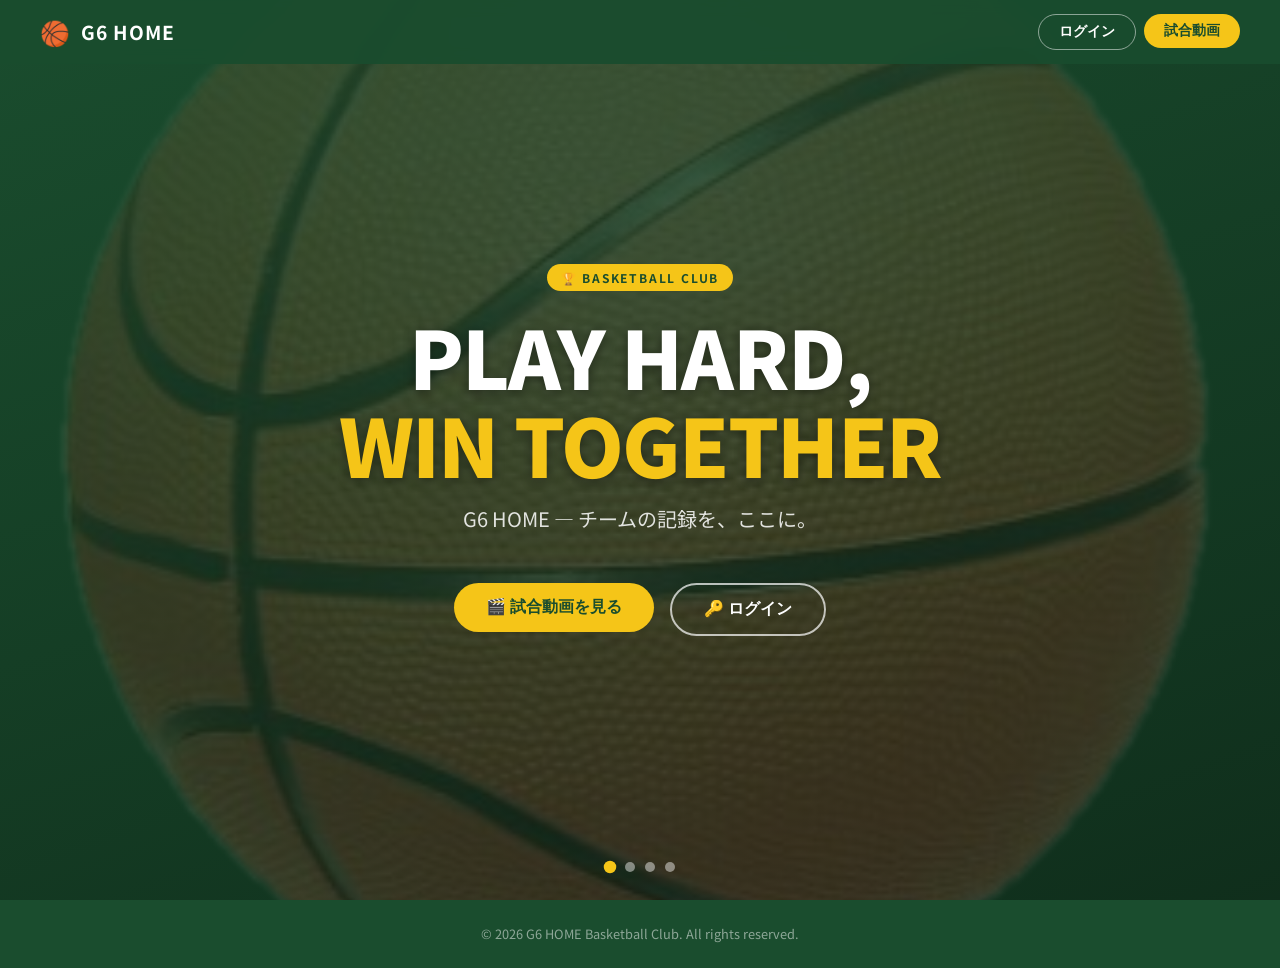
==== index.html @ e8d74760 "new new" ====
<!DOCTYPE html>
<html lang="ja">
<head>
  <meta charset="UTF-8">
  <meta name="viewport" content="width=device-width, initial-scale=1.0">
  <title>G6 HOME | Basketball Club</title>
  <link rel="stylesheet" href="css/style.css">
  <link rel="preconnect" href="https://fonts.googleapis.com">
  <link href="https://fonts.googleapis.com/css2?family=Noto+Sans+JP:wght@400;700;900&display=swap" rel="stylesheet">
</head>
<body>

  <!-- ヘッダー -->
  <header class="site-header">
    <div class="site-logo">
      <span class="ball-icon">🏀</span>
      <span>G6 HOME</span>
    </div>
    <nav class="site-nav">
      <a id="login-nav-btn" href="html/login.html"><button class="nav-btn ghost">ログイン</button></a>
      <button id="logout-nav-btn" class="nav-btn ghost" style="display:none" onclick="logout()">ログアウト</button>
      <a href="html/movie.html"><button class="nav-btn solid">試合動画</button></a>
    </nav>
  </header>

  <!-- ヒーロー -->
  <section class="hero">
    <!-- スライドショー背景 -->
    <div class="hero-slides">
      <div class="hero-slide active" style="background-image:url('img/hero-1.jpg')"></div>
      <div class="hero-slide" style="background-image:url('img/hero-2.jpg')"></div>
      <div class="hero-slide" style="background-image:url('img/hero-3.jpg')"></div>
      <div class="hero-slide" style="background-image:url('img/hero-4.jpg')"></div>
    </div>
    <div class="hero-overlay"></div>

    <div class="hero-content">
      <div class="hero-badge">🏆 Basketball Club</div>
      <h1 class="hero-title">
        PLAY HARD,<br>
        <span>WIN TOGETHER</span>
      </h1>
      <p class="hero-sub">G6 HOME — チームの記録を、ここに。</p>

      <div class="hero-btns">
        <a href="html/movie.html">
          <button class="btn btn-primary">🎬 試合動画を見る</button>
        </a>
        <a id="login-hero-btn" href="html/login.html">
          <button class="btn btn-outline">🔑 ログイン</button>
        </a>
        <button id="logout-hero-btn" class="btn btn-outline" style="display:none" onclick="logout()">🚪 ログアウト</button>
      </div>
    </div>

    <!-- スライドインジケーター -->
    <div class="slide-dots" id="slide-dots"></div>
  </section>

  <script src="js/slideshow.js"></script>
  <script>
    function logout() {
      sessionStorage.removeItem('g6_auth');
      window.location.reload();
    }

    if (sessionStorage.getItem('g6_auth')) {
      document.getElementById('login-nav-btn').style.display  = 'none';
      document.getElementById('login-hero-btn').style.display = 'none';
      document.getElementById('logout-nav-btn').style.display  = '';
      document.getElementById('logout-hero-btn').style.display = '';
    }
  </script>

  <!-- フッター -->
  <footer class="site-footer">
    &copy; 2026 G6 HOME Basketball Club. All rights reserved.
  </footer>

</body>
</html>
---- css/style.css ----
/* ===== Reset & Base ===== */
*, *::before, *::after {
  box-sizing: border-box;
  margin: 0;
  padding: 0;
}

:root {
  --green-dark:   #1a4d2e;
  --green-main:   #2d7a4f;
  --green-light:  #4caf76;
  --green-pale:   #e8f5ee;
  --accent:       #f5c518;
  --white:        #ffffff;
  --gray-100:     #f4f4f4;
  --gray-400:     #999;
  --gray-700:     #444;
  --shadow:       0 4px 20px rgba(0,0,0,0.15);
  --radius:       12px;
}

html { scroll-behavior: smooth; }

body {
  font-family: 'Noto Sans JP', 'Helvetica Neue', Arial, sans-serif;
  color: var(--gray-700);
  background: var(--white);
  line-height: 1.6;
}

a { text-decoration: none; color: inherit; }
img { display: block; max-width: 100%; }

/* ===== Header / Nav ===== */
.site-header {
  position: fixed;
  top: 0; left: 0; right: 0;
  z-index: 100;
  display: flex;
  align-items: center;
  justify-content: space-between;
  padding: 0 40px;
  height: 64px;
  background: rgba(26, 77, 46, 0.92);
  backdrop-filter: blur(8px);
}

.site-logo {
  display: flex;
  align-items: center;
  gap: 10px;
  color: var(--white);
  font-size: 1.2rem;
  font-weight: 700;
  letter-spacing: 0.05em;
}

.site-logo .ball-icon { font-size: 1.5rem; }

.site-nav { display: flex; gap: 8px; }

.nav-btn {
  padding: 8px 20px;
  border-radius: 30px;
  font-size: 0.875rem;
  font-weight: 600;
  transition: all 0.2s;
  cursor: pointer;
  border: none;
}

.nav-btn.ghost {
  background: transparent;
  color: var(--white);
  border: 1.5px solid rgba(255,255,255,0.5);
}
.nav-btn.ghost:hover { border-color: var(--white); background: rgba(255,255,255,0.1); }

.nav-btn.solid {
  background: var(--accent);
  color: var(--green-dark);
}
.nav-btn.solid:hover { background: #ffd740; }

/* ===== Hero (Top Page) ===== */
.hero {
  position: relative;
  height: 100vh;
  min-height: 600px;
  display: flex;
  align-items: center;
  justify-content: center;
  overflow: hidden;
  background: var(--green-dark);
}

/* スライドショー */
.hero-slides {
  position: absolute;
  inset: 0;
}

.hero-slide {
  position: absolute;
  inset: 0;
  background-size: cover;
  background-position: center;
  opacity: 0;
  transition: opacity 1.2s ease;
}

.hero-slide.active {
  opacity: 0.5;
}

/* ドットインジケーター */
.slide-dots {
  position: absolute;
  bottom: 28px;
  left: 50%;
  transform: translateX(-50%);
  display: flex;
  gap: 10px;
}

.slide-dot {
  width: 10px;
  height: 10px;
  border-radius: 50%;
  background: rgba(255,255,255,0.45);
  border: none;
  cursor: pointer;
  transition: background 0.3s, transform 0.3s;
  padding: 0;
}

.slide-dot.active {
  background: var(--accent);
  transform: scale(1.25);
}

.hero-overlay {
  position: absolute;
  inset: 0;
  background: linear-gradient(160deg, rgba(26,77,46,0.7) 0%, rgba(0,0,0,0.4) 100%);
}

.hero-content {
  position: relative;
  text-align: center;
  color: var(--white);
  padding: 0 24px;
  animation: fadeUp 0.9s ease both;
}

@keyframes fadeUp {
  from { opacity: 0; transform: translateY(30px); }
  to   { opacity: 1; transform: translateY(0); }
}

.hero-badge {
  display: inline-block;
  background: var(--accent);
  color: var(--green-dark);
  font-size: 0.75rem;
  font-weight: 700;
  letter-spacing: 0.15em;
  text-transform: uppercase;
  padding: 4px 14px;
  border-radius: 20px;
  margin-bottom: 20px;
}

.hero-title {
  font-size: clamp(2.5rem, 7vw, 5rem);
  font-weight: 900;
  line-height: 1.1;
  letter-spacing: -0.02em;
  margin-bottom: 16px;
  text-shadow: 0 2px 12px rgba(0,0,0,0.4);
}

.hero-title span { color: var(--accent); }

.hero-sub {
  font-size: clamp(1rem, 2.5vw, 1.25rem);
  opacity: 0.85;
  margin-bottom: 48px;
}

.hero-btns {
  display: flex;
  gap: 16px;
  justify-content: center;
  flex-wrap: wrap;
}

.btn {
  display: inline-flex;
  align-items: center;
  gap: 8px;
  padding: 14px 32px;
  border-radius: 40px;
  font-size: 1rem;
  font-weight: 700;
  border: none;
  cursor: pointer;
  transition: transform 0.18s, box-shadow 0.18s;
}
.btn:hover { transform: translateY(-2px); box-shadow: 0 8px 24px rgba(0,0,0,0.25); }

.btn-primary {
  background: var(--accent);
  color: var(--green-dark);
}

.btn-outline {
  background: transparent;
  color: var(--white);
  border: 2px solid rgba(255,255,255,0.7);
}
.btn-outline:hover { border-color: var(--white); background: rgba(255,255,255,0.08); }

.hero-scroll {
  position: absolute;
  bottom: 32px;
  left: 50%;
  transform: translateX(-50%);
  color: rgba(255,255,255,0.6);
  font-size: 0.75rem;
  letter-spacing: 0.1em;
  display: flex;
  flex-direction: column;
  align-items: center;
  gap: 6px;
  animation: bounce 1.6s infinite;
}
.hero-scroll::after {
  content: '';
  width: 1.5px;
  height: 40px;
  background: rgba(255,255,255,0.4);
}
@keyframes bounce {
  0%, 100% { transform: translateX(-50%) translateY(0); }
  50% { transform: translateX(-50%) translateY(6px); }
}

/* ===== Page Common ===== */
.page-wrap {
  min-height: 100vh;
  background: var(--gray-100);
  display: flex;
  flex-direction: column;
}

.page-header {
  background: var(--green-dark);
  padding: 80px 24px 40px;
  text-align: center;
  color: var(--white);
}

.page-header h1 {
  font-size: 2rem;
  font-weight: 800;
  display: flex;
  align-items: center;
  justify-content: center;
  gap: 10px;
}

.page-body {
  flex: 1;
  padding: 48px 24px 64px;
  max-width: 960px;
  margin: 0 auto;
  width: 100%;
}

/* ===== Login Page ===== */
.login-wrap {
  min-height: 100vh;
  background: linear-gradient(135deg, var(--green-dark) 0%, #0d2b19 100%);
  display: flex;
  align-items: center;
  justify-content: center;
  padding: 24px;
}

.login-card {
  background: var(--white);
  border-radius: 20px;
  padding: 48px 40px;
  width: 100%;
  max-width: 400px;
  box-shadow: 0 20px 60px rgba(0,0,0,0.3);
  text-align: center;
  animation: fadeUp 0.6s ease both;
}

.login-logo {
  font-size: 3rem;
  margin-bottom: 8px;
}

.login-card h1 {
  font-size: 1.5rem;
  font-weight: 800;
  color: var(--green-dark);
  margin-bottom: 4px;
}

.login-card p {
  font-size: 0.875rem;
  color: var(--gray-400);
  margin-bottom: 32px;
}

.form-group {
  text-align: left;
  margin-bottom: 20px;
}

.form-group label {
  display: block;
  font-size: 0.8rem;
  font-weight: 700;
  color: var(--green-dark);
  margin-bottom: 6px;
  letter-spacing: 0.05em;
}

.form-control {
  width: 100%;
  padding: 12px 16px;
  border: 2px solid #e0e0e0;
  border-radius: 10px;
  font-size: 1rem;
  outline: none;
  transition: border-color 0.2s;
}
.form-control:focus { border-color: var(--green-main); }

.btn-login {
  width: 100%;
  padding: 14px;
  background: var(--green-main);
  color: var(--white);
  border: none;
  border-radius: 10px;
  font-size: 1rem;
  font-weight: 700;
  cursor: pointer;
  transition: background 0.2s, transform 0.15s;
  margin-top: 8px;
}
.btn-login:hover { background: var(--green-dark); transform: translateY(-1px); }

.error-msg {
  background: #fdecea;
  color: #c62828;
  border-radius: 8px;
  padding: 10px 14px;
  font-size: 0.875rem;
  margin-top: 12px;
  display: none;
}
.error-msg.show { display: block; }

.back-link {
  display: inline-block;
  margin-top: 24px;
  font-size: 0.875rem;
  color: var(--gray-400);
}
.back-link:hover { color: var(--green-main); }

/* ===== Movie Page ===== */
.movie-grid {
  display: grid;
  grid-template-columns: repeat(auto-fill, minmax(280px, 1fr));
  gap: 24px;
}

.movie-card {
  background: var(--white);
  border-radius: var(--radius);
  overflow: hidden;
  box-shadow: var(--shadow);
  transition: transform 0.2s, box-shadow 0.2s;
  cursor: pointer;
}
.movie-card:hover { transform: translateY(-4px); box-shadow: 0 12px 32px rgba(0,0,0,0.2); }

.movie-thumb {
  position: relative;
  width: 100%;
  padding-top: 56.25%;
  background: var(--green-dark);
  overflow: hidden;
}

.movie-thumb video {
  position: absolute;
  inset: 0;
  width: 100%;
  height: 100%;
  object-fit: cover;
}

.play-overlay {
  position: absolute;
  inset: 0;
  display: flex;
  align-items: center;
  justify-content: center;
  background: rgba(0,0,0,0.3);
  transition: background 0.2s;
}
.movie-card:hover .play-overlay { background: rgba(0,0,0,0.15); }

.play-icon {
  width: 56px;
  height: 56px;
  background: rgba(255,255,255,0.9);
  border-radius: 50%;
  display: flex;
  align-items: center;
  justify-content: center;
  font-size: 1.5rem;
  padding-left: 4px;
  box-shadow: 0 4px 16px rgba(0,0,0,0.3);
}

.movie-info {
  padding: 16px;
}

.movie-date {
  font-size: 0.75rem;
  color: var(--green-main);
  font-weight: 700;
  letter-spacing: 0.05em;
  margin-bottom: 4px;
}

.movie-title {
  font-size: 0.95rem;
  font-weight: 700;
  color: var(--gray-700);
  word-break: break-all;
}

/* ===== Modal ===== */
.modal-overlay {
  position: fixed;
  inset: 0;
  background: rgba(0,0,0,0.85);
  z-index: 200;
  display: flex;
  align-items: center;
  justify-content: center;
  padding: 24px;
  opacity: 0;
  pointer-events: none;
  transition: opacity 0.25s;
}
.modal-overlay.active { opacity: 1; pointer-events: auto; }

.modal-inner {
  position: relative;
  width: 100%;
  max-width: 860px;
}

.modal-close {
  position: absolute;
  top: -40px;
  right: 0;
  background: none;
  border: none;
  color: var(--white);
  font-size: 2rem;
  cursor: pointer;
  line-height: 1;
}

.modal-video {
  width: 100%;
  border-radius: var(--radius);
  background: #000;
}

.modal-title {
  color: var(--white);
  margin-top: 12px;
  font-size: 0.95rem;
}

/* ===== Footer ===== */
.site-footer {
  text-align: center;
  padding: 24px;
  background: var(--green-dark);
  color: rgba(255,255,255,0.5);
  font-size: 0.8rem;
}

/* ===== Responsive ===== */
@media (max-width: 600px) {
  .site-header { padding: 0 20px; }
  .login-card { padding: 36px 24px; }
  .movie-grid { grid-template-columns: 1fr; }
}
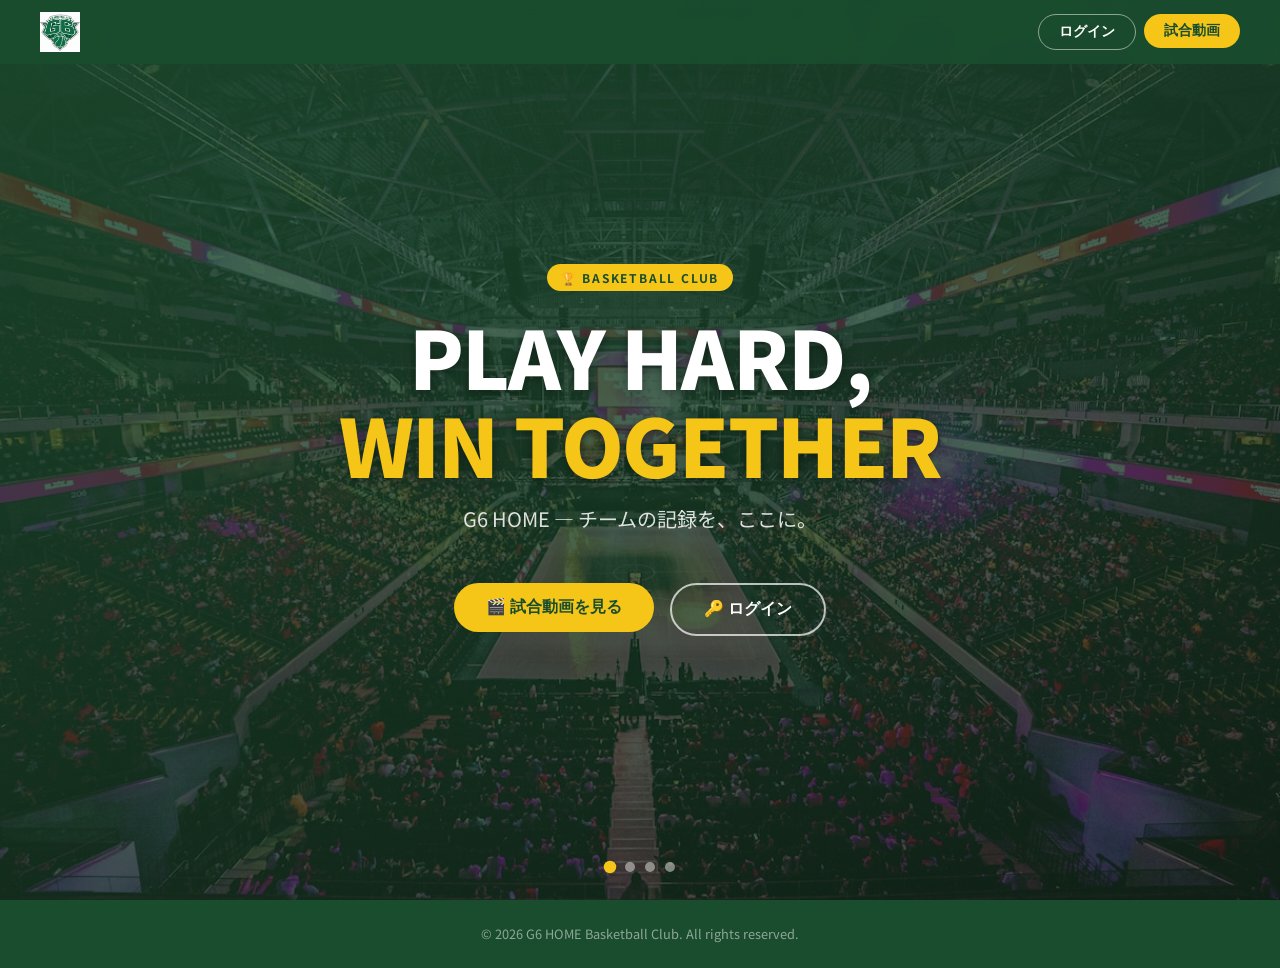
==== commit dc3c77e2: "改行コードをLFに統一・ロゴ画像・スライド順変更" ====
--- a/index.html
+++ b/index.html
@@ -13,8 +13,7 @@
   <!-- ヘッダー -->
   <header class="site-header">
     <div class="site-logo">
-      <span class="ball-icon">🏀</span>
-      <span>G6 HOME</span>
+      <img src="img/logo.png" alt="G6 HOME" class="logo-img">
     </div>
     <nav class="site-nav">
       <a id="login-nav-btn" href="html/login.html"><button class="nav-btn ghost">ログイン</button></a>
@@ -27,10 +26,10 @@
   <section class="hero">
     <!-- スライドショー背景 -->
     <div class="hero-slides">
-      <div class="hero-slide active" style="background-image:url('img/hero-1.jpg')"></div>
+      <div class="hero-slide active" style="background-image:url('img/hero-4.jpg')"></div>
+      <div class="hero-slide" style="background-image:url('img/hero-1.jpg')"></div>
       <div class="hero-slide" style="background-image:url('img/hero-2.jpg')"></div>
       <div class="hero-slide" style="background-image:url('img/hero-3.jpg')"></div>
-      <div class="hero-slide" style="background-image:url('img/hero-4.jpg')"></div>
     </div>
     <div class="hero-overlay"></div>
 
--- a/css/style.css
+++ b/css/style.css
@@ -55,7 +55,18 @@
   letter-spacing: 0.05em;
 }
 
-.site-logo .ball-icon { font-size: 1.5rem; }
+.logo-img {
+  height: 40px;
+  width: auto;
+  object-fit: contain;
+}
+
+.login-logo-img {
+  height: 80px;
+  width: auto;
+  object-fit: contain;
+  margin-bottom: 12px;
+}
 
 .site-nav { display: flex; gap: 8px; }
 
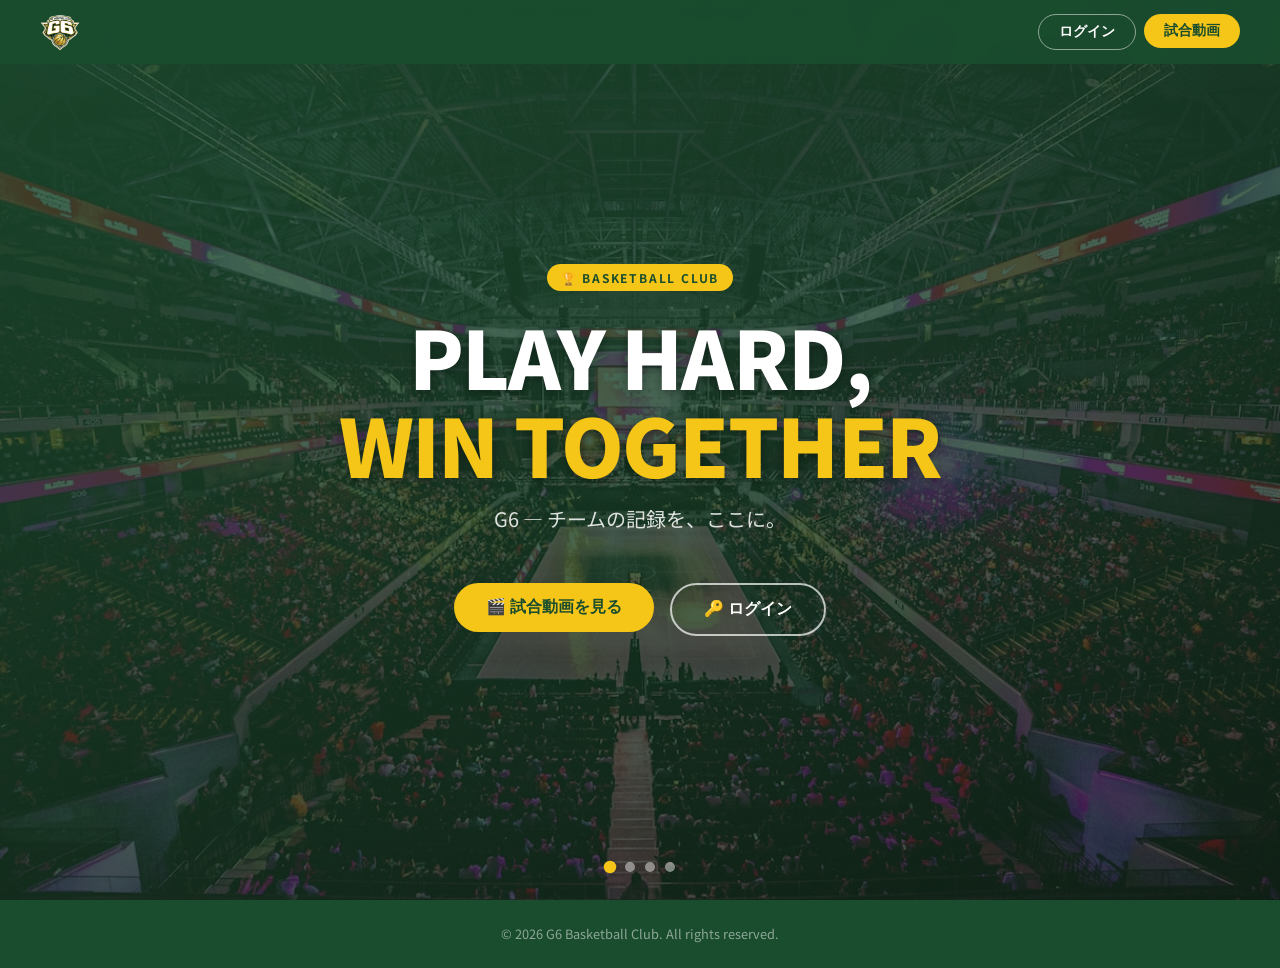
==== commit bd6413a5: "Update index.html" ====
--- a/index.html
+++ b/index.html
@@ -3,7 +3,7 @@
 <head>
   <meta charset="UTF-8">
   <meta name="viewport" content="width=device-width, initial-scale=1.0">
-  <title>G6 HOME | Basketball Club</title>
+  <title>G6 | Basketball Club</title>
   <link rel="stylesheet" href="css/style.css">
   <link rel="preconnect" href="https://fonts.googleapis.com">
   <link href="https://fonts.googleapis.com/css2?family=Noto+Sans+JP:wght@400;700;900&display=swap" rel="stylesheet">
@@ -13,7 +13,7 @@
   <!-- ヘッダー -->
   <header class="site-header">
     <div class="site-logo">
-      <img src="img/logo.png" alt="G6 HOME" class="logo-img">
+      <img src="img/logo.png" alt="G6" class="logo-img">
     </div>
     <nav class="site-nav">
       <a id="login-nav-btn" href="html/login.html"><button class="nav-btn ghost">ログイン</button></a>
@@ -39,7 +39,7 @@
         PLAY HARD,<br>
         <span>WIN TOGETHER</span>
       </h1>
-      <p class="hero-sub">G6 HOME — チームの記録を、ここに。</p>
+      <p class="hero-sub">G6 — チームの記録を、ここに。</p>
 
       <div class="hero-btns">
         <a href="html/movie.html">
@@ -73,7 +73,7 @@
 
   <!-- フッター -->
   <footer class="site-footer">
-    &copy; 2026 G6 HOME Basketball Club. All rights reserved.
+    &copy; 2026 G6 Basketball Club. All rights reserved.
   </footer>
 
 </body>
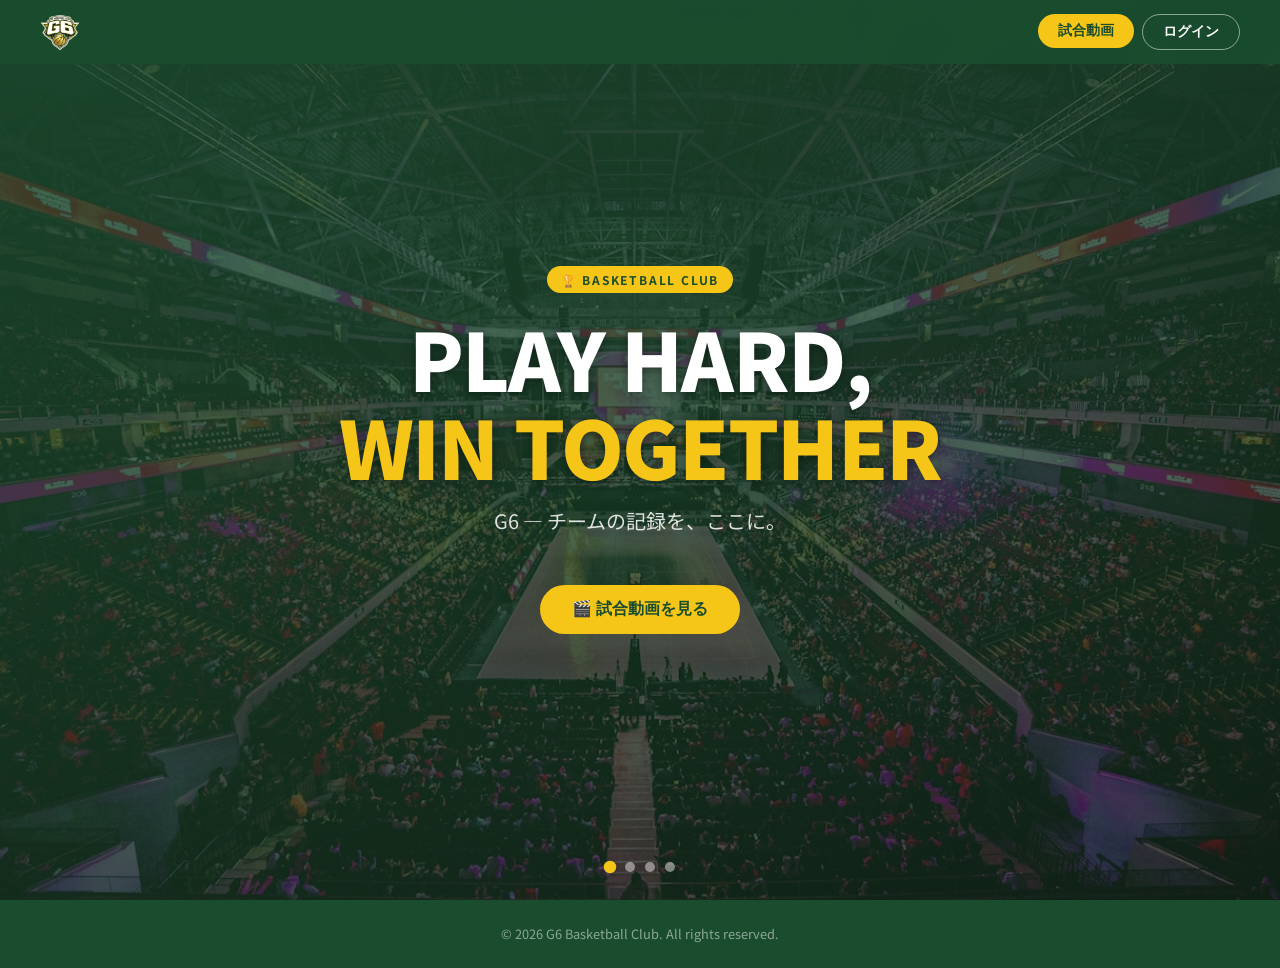
==== commit 3b032f96: "ヘッダ、フッタ共通化" ====
--- a/index.html
+++ b/index.html
@@ -10,21 +10,8 @@
 </head>
 <body>
 
-  <!-- ヘッダー -->
-  <header class="site-header">
-    <div class="site-logo">
-      <img src="img/logo.png" alt="G6" class="logo-img">
-    </div>
-    <nav class="site-nav">
-      <a id="login-nav-btn" href="html/login.html"><button class="nav-btn ghost">ログイン</button></a>
-      <button id="logout-nav-btn" class="nav-btn ghost" style="display:none" onclick="logout()">ログアウト</button>
-      <a href="html/movie.html"><button class="nav-btn solid">試合動画</button></a>
-    </nav>
-  </header>
-
   <!-- ヒーロー -->
   <section class="hero">
-    <!-- スライドショー背景 -->
     <div class="hero-slides">
       <div class="hero-slide active" style="background-image:url('img/hero-4.jpg')"></div>
       <div class="hero-slide" style="background-image:url('img/hero-1.jpg')"></div>
@@ -45,36 +32,13 @@
         <a href="html/movie.html">
           <button class="btn btn-primary">🎬 試合動画を見る</button>
         </a>
-        <a id="login-hero-btn" href="html/login.html">
-          <button class="btn btn-outline">🔑 ログイン</button>
-        </a>
-        <button id="logout-hero-btn" class="btn btn-outline" style="display:none" onclick="logout()">🚪 ログアウト</button>
       </div>
     </div>
 
-    <!-- スライドインジケーター -->
     <div class="slide-dots" id="slide-dots"></div>
   </section>
 
+  <script src="js/layout.js"></script>
   <script src="js/slideshow.js"></script>
-  <script>
-    function logout() {
-      sessionStorage.removeItem('g6_auth');
-      window.location.reload();
-    }
-
-    if (sessionStorage.getItem('g6_auth')) {
-      document.getElementById('login-nav-btn').style.display  = 'none';
-      document.getElementById('login-hero-btn').style.display = 'none';
-      document.getElementById('logout-nav-btn').style.display  = '';
-      document.getElementById('logout-hero-btn').style.display = '';
-    }
-  </script>
-
-  <!-- フッター -->
-  <footer class="site-footer">
-    &copy; 2026 G6 Basketball Club. All rights reserved.
-  </footer>
-
 </body>
 </html>
